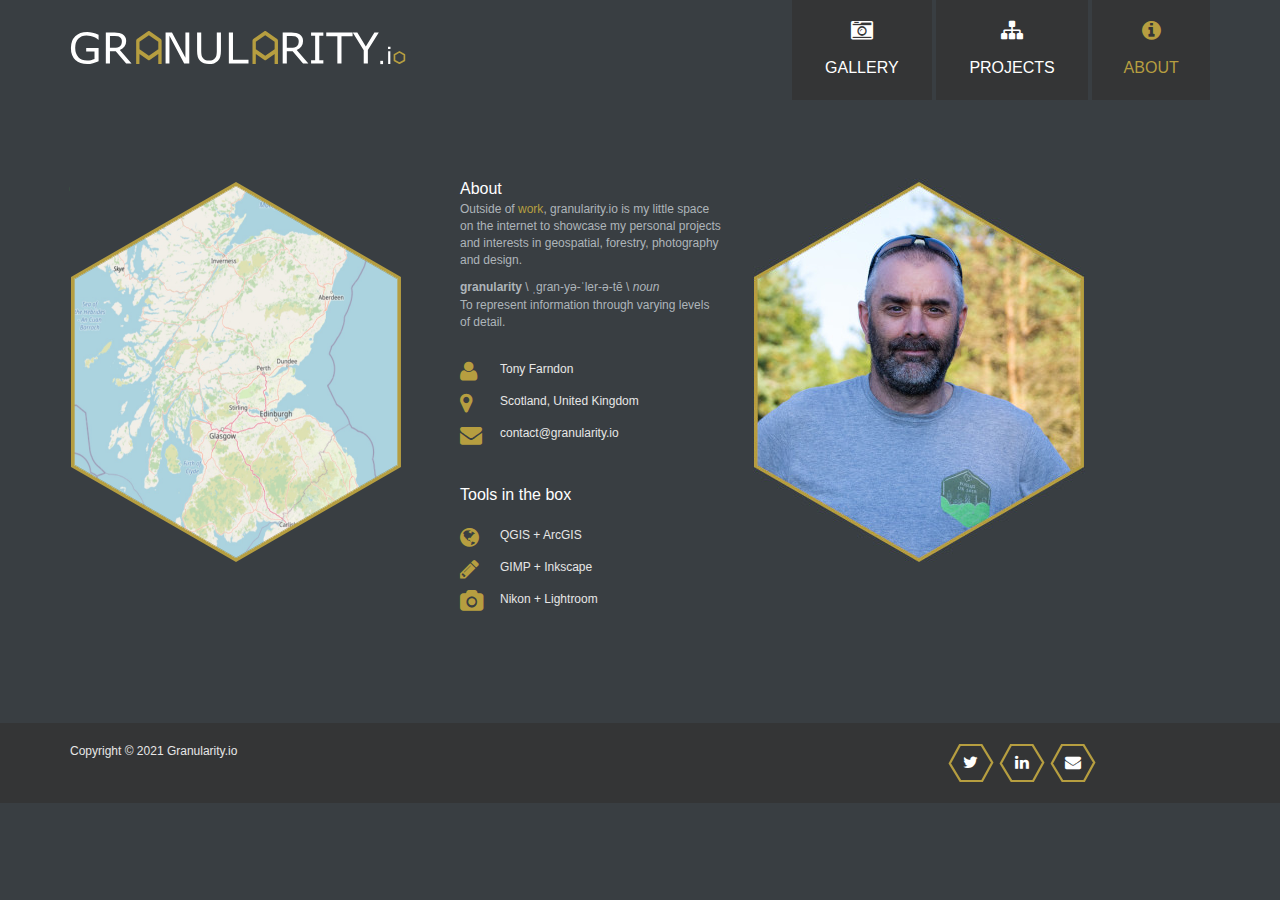
==== about.html @ cbd637c6 "next version" ====
<!DOCTYPE html>
  <head>
    <title>Granularity</title>
    <meta name="keywords" content="geospatial, forestry, photography, design" />
	<meta name="description" content="Personal projects and interests in geospatial, forestry, photography and design." />
    <!--
    Polygon Template
    https://templatemo.com/tm-400-polygon
    -->
    <meta charset="UTF-8">
    <meta name="viewport" content="width=device-width, initial-scale=1.0">

    <!-- Bootstrap -->
    <link href="css/bootstrap.min.css" rel="stylesheet">
    <link href="css/font-awesome.min.css" rel="stylesheet">
    <link rel="stylesheet" href="css/templatemo_misc.css">
    <link href="css/templatemo_style.css" rel="stylesheet">
    <link href='http://fonts.googleapis.com/css?family=Raleway:400,100,600' rel='stylesheet' type='text/css'>

    <link rel="apple-touch-icon" sizes="180x180" href="images/apple-touch-icon.png">
    <link rel="icon" type="image/png" sizes="32x32" href="images/favicon-32x32.png">
    <link rel="icon" type="image/png" sizes="16x16" href="images/favicon-16x16.png">
    <link rel="manifest" href="images/site.webmanifest">

    <script src="js/jquery-1.10.2.min.js"></script>
	<script src="js/jquery.lightbox.js"></script>
	<script src="js/templatemo_custom.js"></script>

  </head>
  <body>
  	<div class="site-header">
		<div class="main-navigation">
			<div class="responsive_menu">
				<ul>
					<li><a class="show-1 templatemo_home" href="/index.html"><span class="fa fa-camera-retro"></span> Gallery</a></li>
					<li><a class="show-2 templatemo_page2" href="/projects."><span class="fa fa-sitemap"></span> Projects</a></li>
					<!--li><a class="show-3 templatemo_page3" href="#">Services</a></li-->
					<li><a class="show-5 templatemo_page5" href="/about.html"><span class="fa fa-info-circle"></span>About</a></li>
				</ul>
			</div>
			<div class="container">
				<div class="row templatemo_gallerygap">
					<div class="col-md-12 responsive-menu">
						<a href="#" class="menu-toggle-btn">
				            <i class="fa fa-bars"></i>
				        </a>
					</div> <!-- /.col-md-12 -->
                    <div class="col-md-3 col-sm-12">
                    	<a href="/index.html"><img src="images/granularity.svg" width="340px" alt="Granularity Logo"></a>
                    </div>
					<div class="col-md-9 main_menu">
						<ul>
							<li><a class="show-1 templatemo_home " href="/index.html">
                            	<span class="fa fa-camera-retro"></span>
                                Gallery</a></li>
							<li><a class="show-2 templatemo_page2" href="/projects.html">
                            	<span class="fa fa-sitemap"></span>
                          		  Projects</a></li>
							<!--li><a class="show-3 templatemo_page3" href="#">
                            	<span class="fa fa-users"></span>
                            	Services</a></li-->
							<li><a class="show-5 templatemo_page5 active" href="/about.html">
                            	<span class="fa fa-info-circle"></span>
                                About</a></li>
						</ul>
					</div> <!-- /.col-md-12 -->
				</div> <!-- /.row -->
			</div> <!-- /.container -->
		</div> <!-- /.main-navigation -->
	</div> <!-- /.site-header -->
    <div id="menu-container">

    <!-- contact start -->
    <div class="content page contact" id="menu-5">
    <div class="container">
     	<div class="row">
        	<div class="col-md-4 col-sm-12">
            	<div class="templatemo_contactmap">
      <a href="images/map.jpg" data-rel="lightbox" class="fa fa-expand"><img src="images/map.jpg" alt="contact map"><img src="images/templatemo_contactiframe.png" alt="contact map"></a>
  </div>
                </div>
            <div class="col-md-3 col-sm-12 leftalign">
            	<div class="templatemo_contacttitle">About</div>
                <div class="clear"></div>
                <p>Outside of <a href="https://www.forestresearch.gov.uk">work</a>, granularity.io is my little space on the internet to showcase my personal projects and interests in geospatial, forestry, photography and design.</p>
                <p><b>granularity</b> \ ˌgran-​yə-​ˈler-​ə-​tē  \ <i>noun</i> <br/>To represent information through varying levels of detail.</p>
                <div class="templatemo_address">
                	<ul>
                	<li class="left fa fa-user"></li>
                    <li class="right">Tony Farndon</li>
                    <li class="clear"></li>
                    <li class="left fa fa-map-marker"></li>
                      <li class="right">Scotland, United Kingdom</li>
                      <li class="clear"></li>
                    <li class="left fa fa-envelope"></li>
                    <li class="right">contact@granularity.io</li>
                    </ul>
                </div>
                <div class="clear"><p>&nbsp;</p></div>
                <div class="templatemo_contacttitle">Tools in the box</div>
                  <div class="clear"></div>
                  <div class="templatemo_address">
                    <ul>
                    <li class="left fa fa-globe"></li>
                      <li class="right">QGIS + ArcGIS</li>
                      <li class="clear"></li>
                      <li class="left fa fa-pencil"></li>
                      <li class="right">GIMP + Inkscape</li>
                      <li class="clear"></li>
                    <li class="left fa fa-camera"></li>
                    <li class="right">Nikon + Lightroom</li>
                      </ul>
                  </div>
            </div>
            <div class="col-md-5 col-sm-12">
            	<img src="images/team/me.jpg">
            </div>
        </div>

    </div>
    </div>
    </div>
    <!-- contact end -->
    <!-- footer start -->
      <div class="templatemo_footer">
      	<div class="container">
      	<div class="row">
          	<div class="col-md-9 col-sm-12">
              	<span>Copyright &copy; 2021 Granularity.io </span>
              </div>
              <div class="col-md-3 col-sm-12 templatemo_rfooter">
                    <a href="https://twitter.com/spatialviews">
                      <div class="hex_footer">
  					 <span class="fa fa-twitter"></span>
  					</div>
                      </a>
                    <a href="https://uk.linkedin.com/in/farndon">
                   	<div class="hex_footer">
  					 <span class="fa fa-linkedin"></span>
  					</div>
                   </a>
                  <a href="mailto:contact@granularity.io">
                  	<div class="hex_footer">
  					 <span class="fa fa-envelope"></span>
  					</div>
                  </a>
              </div>
          </div>
          </div>
      </div>
      <!-- footer end -->
	<!-- templatemo 400 polygon -->
  </body>
</html>
---- css/templatemo_misc.css ----
#lightbox {
  cursor: pointer;
  position: fixed;
  width: 100%;
  height: 100%;
  top: 0;
  left: 0;
  background: black;
  /* IE Fallback (Solid Colour) */
  background: url([data-uri]);
  background: rgba(211, 211, 211, 0.7);
  -webkit-filter: none !important;
}

#lightbox img {
  display: block;
  position: absolute;
  box-shadow: 0 0 20px #000;
  border-radius: 1px;
}

body.blurred > * {
  -webkit-filter: blur(2px);
  -webkit-transform: translate3d(0, 0, 0);
}

.lightbox-loading {
  background: url(../images/loading.gif) center center no-repeat;
  width: 31px;
  height: 31px;
  margin: -16px 0 0 -16px;
  position: absolute;
  top: 48%;
  left: 50%;
}

.lightbox-caption {
  display: none;
  position: absolute;
  left: 0;
  bottom: 0;
  width: 100%;
  text-align: center;
  z-index: 1000;
  background: #000;
  background: rgba(0, 0, 0, 0.7);
}

.lightbox-caption p {
  margin: 0 auto;
  max-width: 70%;
  display: inline-block;
  *display: inline;
  *zoom: 1;
  padding: 10px;
  color: #fff;
  font-size: 12px;
  line-height: 18px;
}

.lightbox-button {
  position: absolute;
  z-index: 9999;
  background: no-repeat center center;
  width: 32px;
  height: 32px;
  opacity: 0.4;
  -webkit-transition: all 0.3s;
  -moz-transition: all 0.3s;
  -ms-transition: all 0.3s;
  transition: all 0.3s;
}

.lightbox-button:hover,
.lightbox-button:focus {
  opacity: 1;
  -webkit-transform: scale(1.4);
  -moz-transform: scale(1.4);
  -ms-transform: scale(1.4);
  transform: scale(1.4);
}

.lightbox-close {
  right: 30px;
  top: 30px;
  background-image: url("../images/close.png");
}

.lightbox-next {
  right: 30px;
  top: 48%;
  background-image: url("../images/next.png");
}

.lightbox-previous {
  left: 30px;
  top: 48%;
  background-image: url("../images/previous.png");
}

/***********************************************************************
*
*  Liquid Slider
*  Kevin Batdorf
*
*  http://liquidslider.com
*
*  GPL license 
*
************************************************************************/
/******************************************************
* No JavaScript
* Use this to apply styles when Javascript is disabled,
* and be sure to include the ".no-js" class in your html 
* markup.
*******************************************************/
.no-js .liquid-slider {
  overflow: scroll;
}

/******************************************************
* Preloader
* Use this to apply styles when Javascript is disabled,
* and be sure to include the ".no-js" class in your html 
* markup.
*******************************************************/
.ls-preloader {
  background: url(../images/loading.gif) #f2f2f2 no-repeat center 75px;
  opacity: 1;
  /* Do not edit below this line */
  width: 100%;
  height: 100%;
  position: absolute;
  top: 0;
  left: 0;
  z-index: 2;
}

/******************************************************************
* Base Styles 
* The styles here will apply to everything. I recommend you keep
* the styles in here specific to mobile defices, then use
* the media queries at the bottom to define further styles for larger
* screen-sizes. Think Mobile First. But be cautious of how
* your site will look in older IE browsers.
*
* Additional media queries are at the bottom of this document
******************************************************************/
.ls-wrapper {
  margin: 0 auto;
  /* Do not edit below this line */
  clear: both;
  overflow: auto;
  position: relative;
}

/******************************************************
* Main Container
* This is the main container (minus the navigation).
* Be sure to match the width with the .panel class, 
* or it won't work properly. Also, width only applies
* if you are not using the responsive setting.
*
* The responsive slider will interpret the width as the
* max width instead
*******************************************************/
.ls-wrapper .liquid-slider {
  /* Do not edit below this line */
  float: left;
  overflow: hidden;
  position: relative;
}

.ls-wrapper .panel-container {
  /* Do not edit below this line */
  position: relative;
  -webkit-backface-visibility: hidden;
  -webkit-perspective: 1000;
  /* from http://davidwalsh.name/translate3d */
}

.ls-wrapper .liquid-slider .panel-container .fade {
  /* Do not edit below this line */
  width: 100%;
  opacity: 0;
  position: absolute;
  top: 0;
  left: 0;
  display: block;
}

/******************************************************
* Panels
* This is for the panels. If you are using the 
* responsive setting, this will act as the max-width
* for the entire slider.
*******************************************************/
.ls-wrapper .liquid-slider .panel {
  /* Do not edit below this line */
  display: block;
  float: left;
}

/******************************************************
* These provide a base starting point for images and
* video. However, you will have to add more rules
* based on the content you use. Use the @media queries 
* at the bottom of this file.
*******************************************************/
.ls-wrapper .liquid-slider .panel img {
  /*
  width:100%;
  height:auto;  
  margin:0 5px;
  */
}

.ls-wrapper .liquid-slider .panel video {
  /*
  width:100%;  
  height:auto;
  */
}

/******************************************************
* This is mainly used to adjust the padding inside each 
* panel. If you are using the responsive setting, you
* need to use the settings below as this will not apply.
*******************************************************/
.ls-wrapper .liquid-slider .panel-wrapper {
  /* Do not edit below this line */
  position: relative;
}

/*****************************************************
* This will adjust styles for all navigation tabs
* less of course the select box used for mobile 
* navigation. The .current styles will apply only to 
* the current tab.
*
* You may use this section to create navigation for
* mobile devices if you set mobileNavigation: false
* Be sure to edit media queries for larger devices below
* I have included an example below in comments.
*
* .currentCrossLink refers to external crosslinking.
*******************************************************/
.ls-wrapper .ls-nav a {
  margin-right: 1px;
  padding: 10px 15px;
  outline: 0;
}

.ls-wrapper .ls-nav a:hover {
  text-shadow: none;
}

.currentCrossLink {
  font-weight: bold;
}

.ls-wrapper .ls-nav ul {
  padding: 0;
  /* Do not edit below this line */
  clear: both;
  display: block;
  margin: auto;
  overflow: hidden;
}

.ls-wrapper .ls-nav ul li {
  /* Do not edit below this line */
  display: inline;
}

.ls-wrapper .ls-nav ul li a {
  /* Do not edit below this line */
  display: block;
  float: left;
  text-decoration: none;
}

/*****************************************************
* Mobile Menu
* This will adjust styles for selectbox styles. I have
* included a simple example to create a custom select
* box.
*******************************************************/
.ls-wrapper .ls-nav {
  overflow: hidden;
  clear: both;
}

.ls-wrapper .ls-select-box {
  /* Delete these if you want the standard select box.
     Also delete the rules below */
  width: 100%;
  height: 35px;
  overflow: hidden;
  background: url(../images/menu.png) no-repeat right #dddddd;
}

.ls-wrapper .ls-select-box select {
  /* If you want the standard select box, use 
  width:100%
  And delete the rest of the styling here */
  width: 150%;
  -webkit-appearance: none;
  -moz-appearance: none;
  appearance: none;
  background: transparent;
  padding: 5px;
  font-size: 110%;
  border: none;
  height: 35px;
  cursor: pointer;
  outline: 0;
}

/******************************************************
* Arrows
* This section refers to both the non-graphical and 
* graphical navigation arrows. 
*
* Some settings will be overwritten when using the 
* responsive setting.
*******************************************************/
.ls-wrapper .ls-nav-left, .ls-wrapper .ls-nav-right {
  /* Do not edit below this line */
  float: left;
}

.ls-wrapper .ls-nav-left a, .ls-wrapper .ls-nav-right a {
  /* non-graphical arrows */
  padding: 5px;
  width: 100px;
  /* Do not edit below this line */
  display: block;
  text-align: center;
  text-decoration: none;
}

.ls-wrapper .ls-nav-left-arrow, .ls-wrapper .ls-nav-right-arrow {
  cursor: pointer;
  /* Do not edit below this line */
  float: left;
}

.ls-wrapper .ls-nav-left-arrow a, .ls-wrapper .ls-nav-right-arrow a {
  /* Do not edit below this line */
  display: block;
}

.ls-wrapper .ls-nav-left, .ls-wrapper .ls-nav-left-arrow {
  /* Do not edit below this line */
  clear: both;
}

.ls-wrapper .ls-nav-right-arrow {
  width: 25px;
  height: 25px;
  background: url(../images/arrow.png) no-repeat top right;
  margin-top: 50px;
  margin-right: 5px;
  /* Do not edit below this line */
  position: relative;
}

.ls-wrapper .ls-nav-left-arrow {
  width: 25px;
  height: 25px;
  background: url(../images/arrow.png) no-repeat top left;
  margin-top: 50px;
  margin-left: 5px;
  /* Do not edit below this line */
  position: relative;
}

.ls-wrapper .ls-nav-left-arrow:hover {
  /* Left graphical arrows hover */
  background: url(../images/arrow.png) no-repeat bottom left;
}

.ls-wrapper .ls-nav-left-arrow:active {
  /* Left graphical arrows click */
}

.ls-wrapper .ls-nav-right-arrow:hover {
  /* Right graphical arrows hover */
  background: url(../images/arrow.png) no-repeat bottom right;
}

.ls-wrapper .ls-nav-right-arrow:active {
  /* Right graphical arrows click */
}

.arrows .liquid-slider {
  /* Margin between slider and arrows */
  margin: 0 10px;
}

/******************************************************
* Responsive Styles
* Here are the main responsive styles. This mostly 
* covers the arrows, and most of the settings can be
* applied above.
*******************************************************/
.ls-responsive .liquid-slider {
  /* Do not edit below this line */
  width: 100%;
  margin: 0;
}

.ls-responsive .liquid-slider .panel .panel-wrapper {
  padding: 10px;
}

.ls-responsive .ls-nav-left {
  /* Left non-graphical arrows */
  /* Do not edit below this line */
  position: absolute;
  left: 0;
  z-index: 2;
}

.ls-responsive .ls-nav-left a {
  /* Left non-graphical arrows */
  background: #9A9A9A;
  width: 80px;
}

.ls-responsive .ls-nav-left a:hover {
  /* Left non-graphical hover */
  background: #747474;
}

.ls-responsive .ls-nav-right {
  /* Right non-graphical arrows */
  /* Do not edit below this line */
  position: absolute;
  right: 0;
  z-index: 2;
}

.ls-responsive .ls-nav-right a {
  /* Right non-graphical arrows */
  background: #9A9A9A;
  width: 80px;
}

.ls-responsive .ls-nav-right a:hover {
  /* Right non-graphical arrows hover */
  background: #747474;
}

.ls-responsive .ls-nav-left-arrow {
  /* Do not edit below this line */
  position: absolute;
  left: 0;
  z-index: 2;
}

.ls-responsive .ls-nav-right-arrow {
  /* Do not edit below this line */
  position: absolute;
  right: 0;
  z-index: 2;
}

/******************************************************************
* Larger Mobile Devices
* This is for devices like the Galaxy Note or something that's 
* larger than an iPhone but smaller than a tablet. 
******************************************************************/
@media only screen and (min-width: 481px) {
  .ls-wrapper .liquid-slider .panel img {
    /* Example */
    /*
    width:24%;
    margin:2px;
    */
  }
}
/******************************************************************
* Tablet & Smaller Laptops
* This will include tablets and some netbooks.
******************************************************************/
@media only screen and (min-width: 768px) {
  .ls-wrapper .liquid-slider .panel img {
    /* Example */
    /*
    width:24%;
    */
  }

  .ls-responsive .liquid-slider .panel .panel-wrapper {
    padding: 20px 35px;
  }
}
/******************************************************************
* DESKTOP 
* This is the average viewing window. So Desktops, Laptops, and 
* in general anyone not viewing on a mobile device. Here's where
* you can add resource intensive styles.
******************************************************************/
/******************************************************************
* LARGE VIEWING SIZE 
* This is for the larger monitors and possibly full screen viewers.
******************************************************************/
/******************************************************************
* RETINA (2x RESOLUTION DEVICES)
* This applies to the retina iPhone (4s) and iPad (2,3) along with 
* other displays with a 2x resolution. You can also create a media
* query for retina AND a certain size if you want. Go Nuts.
******************************************************************/
---- css/templatemo_style.css ----
/*

Polygon Template

https://templatemo.com/tm-400-polygon

*/

html, body {
	font-family: Tahoma, Arial;
	padding: 0px;
	margin: 0px;
	color: #e7e7e7;
	background: #393e42;
	font-size: 12px;
}

.blue {
	color: #0CF;
}

.green {
	color: #0F0;
}

a {
	color: #b69e40; outline: 0;
}

a:hover {
	text-decoration: none;
}

a:active, a:focus {
	color: #b69e40;
	border: none;
	text-decoration: none;
}

button:focus { border: none; outline:none; }

p {
	color: #aeb5ba;
}

h1, h2, h3, h4, h5, h6 {
	font-family: Tahoma, Arial;
	font-weight: 400;
}

h1	{	font-size: 1.5em;
	color: #ffffff;
	background: #343537;
	padding: 10px 8px;
	float: left;
	}

h2	{ font-size: 24px; color: #ffffff; }
h3 {  text-align: center; font-size: 16px; }
/*img {
  	max-width: 100%;
  	height: auto;
  	width:100%;
}*/
.clear	{ clear: both; }
.container-fluid{ margin:15px auto; }

/* Menu */
span.fa	{ width: 100%; text-align: center; }
.site-header .main-navigation ul {
  padding: 0;
  margin: 0;
  list-style: none;
  float: right;
}

.site-header .main-navigation {
  display: block;
  text-align: center;
  padding: 0px 0px;
}
.site-header .main-navigation ul li {
  display: inline-block;
  margin-left: 1px;
}
.site-header .main-navigation ul li:last-child {
  margin-right: 0px !important;
}
.site-header .main-navigation ul li a {
  padding: 20px 20px;
  display: inline-block;
  color: white;
  font-size: 16px;
  background: #343536;
  text-transform: uppercase;
}
.site-header .main-navigation ul li a.active {
  color: #b69e40;
  text-decoration: none;
}

.site-header .main-navigation ul li a:hover {
  color: #b69e40;
  text-decoration: none;
}

.site-header .templatemo_logo {
  margin-top: 60px;
  display: inline-block;
  font-size: 36px;
  font-weight: 700;
}

a.menu-toggle-btn {
  padding: 12px 0;
  display: block;
  color: white;
  font-size: 24px;
}

.responsive-menu {
  display: none;
  background: #343536;
}

.responsive_menu {
  display: none;
  background-color: #2a2a2a;
}
.responsive_menu ul li {
  display: block !important;
  margin: 0 !important;
  border-bottom: 1px solid #444444;
}
.responsive_menu ul li a {
  padding: 15px 0 !important;
  display: block !important;
}

.templatemorow	{ margin: 0px 30px; }
.templatemo_servicerow	{ margin: 0px; }
.blok	{ position: absolute; }
.hex	{ width: 20%; float: left; }
.hex-offset	{ margin-left: 10%; }
.hexagon2, .hexagonteam {
	position: absolute;
	width: 200px;
	height: 400px;
	top: -85px;
}
.hexagonteam {
	position: absolute;
	width: 200px;
	height: 350px;
	top: -85px;
}
.hexagon {
	overflow: hidden;
	visibility: hidden;

	-webkit-transform: rotate(120deg);
	-moz-transform: rotate(120deg);
	-o-transform: rotate(120deg);
	-ms-transform: rotate(120deg);
	transform: rotate(120deg);
	cursor: pointer;
}

.hexagon-in1 {
	overflow: hidden;
	width: 100%;
	height: 100%;

	-webkit-transform: rotate(-60deg);
	-moz-transform: rotate(-60deg);
	-o-transform: rotate(-60deg);
	-ms-transform: rotate(-60deg);
	transform: rotate(-60deg);
}

.hexagon-in2 {
	/*-webkit-box-shadow: inset 0 0 0 200px rgba(176, 218, 212, 0.48);
	box-shadow: inset 0 0 0 200px rgba(176, 218, 212, 0.48);*/
	overflow: hidden;
	width: 100%;
	height: 100%;
	background-repeat: no-repeat;
	background-position: 50%;

	-webkit-background-size: 125%;
	-moz-background-size: 125%;
	background-size: 125%;
	visibility: visible;

	-webkit-transform: rotate(-60deg);
	-moz-transform: rotate(-60deg);
	-o-transform: rotate(-60deg);
	-ms-transform: rotate(-60deg);
	transform: rotate(-60deg);

	-webkit-transition: all 0.5s ease;
	-moz-transition: all 0.5s ease;
	-o-transition: all 0.5s ease;
	-ms-transition: all 0.5s ease;
	transition: all 0.5s ease;
}

.hexagon-in2:hover {
	webkit-box-shadow: inset 0 0 0 200px rgba(36,36,36, 0.7);
	box-shadow: inset 0 0 0 200px rgba(36,36,36, 0.7);
}
.s_top	{ margin-top: 8%; }

.templatemo_hexteam .gallery-item .templatemo_overlay1 a {
    margin-top: 78%;
    background: none;
    border: none;
    position: static;
    display: inline-block;
    margin-left: 10px;
}

.smallhexagon {
	width: 40px;
	height: 46px;
	background: #b69e40;
	position: relative;
	background: url(../images/templatemo_teamhexa.png) no-repeat;
	margin-bottom: 10px;
}
.smallhexagon:before {
	position: absolute;
	left: 0;
	width: 0;
	height: 46px;

}
.smallhexagon:after {
	content: "";
	position: absolute;
	left: 0;
	width: 0;
	height: 46px;
}
.smallhexagon .fa { font-size: 16px; color: #ffffff; line-height: 46px; }
.templatemo_overlaytxt	{ margin-top: 105%; text-align: center; width: 100%; color: #fff}

.hexagon-a {
	margin-top: 63px;
	position: absolute;
	z-index: 300;
	margin-left: -65px;
}
.hexagon-a a {
  margin: 0 auto;
  width: 26%;
  display: block;
  position: relative;

}
.hexagon-a a.hlinktop:hover .hexa-a {
  background: #cfb652;
  color: #fff;
}

.hexagonservices {
	height: 160px;
	margin-top: 60px;
}
.hexagonservices a.hlinkbott {
  margin: 0 auto;
  display: block;
  min-width: 120px;
  position: relative;
}

.hexagonservices a.hlinkbott:hover .hexa {
  background: #b69e40;
}
.templatemo_servicetext	{ float: left; margin-top: 230px; }
.templatemo_hexservices	{ width: 20%; margin-top: -10%; }
.templatemo_hexservices p{ text-align: center; }

/* mid hexa */
.hexa-a {
  width: 100%;
  min-width: 110px;
  height: 0;
  padding-bottom: 57.7%;
  background: #393e42;
  position: absolute;
  color: #b69e40;
  font-family: Futura, "Trebuchet MS", Arial, sans-serif;
  font-size: 42px;
  -webkit-transition: all 0.2s ease-in-out;
  -webkit-transition-delay: 0s;
  -moz-transition: all 0.2s ease-in-out 0s;
  -o-transition: all 0.2s ease-in-out 0s;
  transition: all 0.2s ease-in-out 0s;
  border-radius: 0%;
}

.hexa-a:before, .hexa-a:after {
  content: "";
  display: block;
  width: inherit;
  height: inherit;
  padding: inherit;
  background: inherit;
  -webkit-transform: rotate(60deg);
  -moz-transform: rotate(60deg);
  -ms-transform: rotate(60deg);
  -o-transform: rotate(60deg);
  transform: rotate(60deg);
  z-index: 0;
  position: absolute;
  border-radius: inherit;
}

.hexa-a:after {
  -webkit-transform: rotate(-60deg);
  -moz-transform: rotate(-60deg);
  -ms-transform: rotate(-60deg);
  -o-transform: rotate(-60deg);
  transform: rotate(-60deg);
}

.hcontainer-a {
  position: absolute;
  left: 0;
  top: 0;
  height: 100%;
  width: 100%;
  z-index: 10;
}

.vertical-align-a {
  display: table;
  height: 100%;
  width: 100%;
}

.texts-a {
  display: table-cell;
  vertical-align: middle;
  text-align: center;
}

/* main Hexa */
.hexa {
  width: 100%;
  min-width: 120px;
  height: 0;
  padding-bottom: 57.7%;
  margin: 0;
  background: #b69e40;
  position: absolute;
  color: #FFF;
  font-family: Futura, "Trebuchet MS", Arial, sans-serif;
  font-size: 14px;
  -webkit-transition: all 0.2s ease-in-out;
  -webkit-transition-delay: 0s;
  -moz-transition: all 0.2s ease-in-out 0s;
  -o-transition: all 0.2s ease-in-out 0s;
  transition: all 0.2s ease-in-out 0s;
  border-radius: 0%;
}

.hexa:before, .hexa:after {
  content: "";
  display: block;
  width: inherit;
  height: inherit;
  padding: inherit;
  background: inherit;
  -webkit-transform: rotate(60deg);
  -moz-transform: rotate(60deg);
  -ms-transform: rotate(60deg);
  -o-transform: rotate(60deg);
  transform: rotate(60deg);
  z-index: 0;
  position: absolute;
  border-radius: inherit;
}

.hexa:after {
  -webkit-transform: rotate(-60deg);
  -moz-transform: rotate(-60deg);
  -ms-transform: rotate(-60deg);
  -o-transform: rotate(-60deg);
  transform: rotate(-60deg);
}


/* ---- Small Hexa ----*/
.hex_footer {
    width: 46px;
	height: 40px;
	position: relative;
    background: url(../images/templatemo_footerhexa.png) no-repeat;
}

 a:hover .hex_footer{ background: url(../images/templatemo_teamhexa_hover.png) no-repeat; }

.hex_footer span.fa{ color: #ffffff; font-size: 16px; line-height: 40px; }

/*------------------------------------------------------
	Gallery Styles
--------------------------------------------------------*/
.gallery-item {
  background-color: white;
  -webkit-box-shadow: inset 0 0 1px #666;
  -moz-box-shadow: inset 0 0 1px #666;
  margin-bottom: 30px;
  /*position: relative;*/
  overflow: hidden;
}
.gallery-item .content-gallery {
  text-align: center;
}
.gallery-item .content-gallery h3 {
  color: #b10021;
  font-size: 16px;
  font-weight: 300;
  margin-top: 5px;
  padding-bottom: 5px;
  display: inline-block;
}
.gallery-item img {
  width: 100%;
}
.gallery-item .overlay {
  position: absolute;
  top: 0;
  left: 0;
  width: 100%;
  min-width: 100%;
  min-height: 100%;
  height: 100%;
  display: block;
  -webkit-transition: all 50ms ease-in-out;
  -moz-transition: all 50ms ease-in-out;
  -ms-transition: all 50ms ease-in-out;
  -o-transition: all 50ms ease-in-out;
  transition: all 50ms ease-in-out;
}
.gallery-item .overlay a {
  color: #2a2a2a;
  width: 32px;
  height: 32px;
  background-color: #d3b850;
  -webkit-border-radius: 3px;
  -moz-border-radius: 3px;
  -ms-border-radius: 3px;
  border-radius: 3px;
  text-align: center;
  line-height: 32px;
  position: absolute;
  top: 50%;
  left: 50%;
  margin-top: -16px;
  margin-left: -16px;
}
.templatemo_gallerygap { margin-bottom: 13%; }
.templatemo_gallerygap img{ margin-top: 30px; }
.templatemo_gallerygap span.fa	{ font-size: 22px; margin-bottom: 15px; }
.templatemo_gallerytop	{ margin-top: 11%; }
.templatemo_loadmore	{
	margin: 0 auto;
	padding: 7px 0px;
	background: #b79e41;
	margin-top: 15%;
	text-align: center;
	font-size: 16px;
	width: 200px;
	margin-bottom:10%;
	}

.templatemo_loadmore button{
	border: none;
	background: #b79e41;
	color: #ffffff;
	text-transform: uppercase;
	width: 100%;
	}
.templatemo_contacttitle	{
	font-size: 16px;
	color: #ffffff; }
.templatemo_contactmap	{
	width: 332px;
	height: 388px;
	margin: 0 auto; }


.templatemo_contactmap img{
	position: absolute;
	top: 0px;
	left: 29px;
	}
.templatemo_address	ul{
	float: left;
	width: 100%;
	padding: 0;
	margin-top: 20px;
	}
.templatemo_address	ul li{ list-style: none; display: inline; padding: 0px; float: left; }
.templatemo_address	ul li.left{
	float: left;
	width: 40px;
	color: #b69e40;
	font-size: 22px;
}
.templatemo_address	ul li.rigth{
	float: left;
}

.templatemo_address	ul li.clear	{ height: 10px; width: 100%; }

.templatemo_form	{  width: 100%; }
.templatemo_form input{
	float: left;
	height: 34px;
	padding: 6px 12px;
	border-radius: 0px;
	background: #343536;
	border: 1px solid #4b5257;
	width: 100%;
	margin-top: 10px;
	color: #cccccc;
	}
.templatemo_form textarea{
	float: left;
	padding: 6px 12px;
	height: 130px;
	border-radius: 0px;
	background: #343536;
	border: 1px solid #4b5257;
	margin-top: 10px;
	color: #cccccc;
}
.templatemo_form button.btn-primary{
	float: left;
	width: 100%;
	line-height: 34px;
	text-align: center;
	color: #ffffff;
	border-radius: 0px;
	background: #b69e40;
	border: none;
	text-transform: uppercase;
	font-size: 14px;
	font-weight: 600;
	margin-top: 10px;
}
.templatemo_contactmap	{ width: 332px; height: 388px; float: left; }
.templatemo_contactmap img { position: absolute; width: 332px; height: 388px; top: 0px; left: 15px; }
#templatemo_map {
    width: 100%;
    height: 388px;
}

.templatemo_footer { background: #343536; padding: 20px 0px; width: 100%; margin-top: 100px; position: relative; bottom: 0; left: 0;}
.templatemo_footer .hex_footer	{float: left; margin-right: 5px; height: 40px; }

/* Smartphones (portrait and landscape) ----------- */
@media only screen
and (min-device-width : 320px)
and (max-width : 419px)	{
	.hex	{ width: 50%; float: left; }
	.templatemorow	{ margin: 0 5%; }
	.hexagon2
	{
	position: absolute;
	width: 110px;
	height: 128px;
	top: 0px;
	}
	.templatemo-hex-top1	{ margin-top: 300px; }
	.templatemo-hex-top2	{ margin-top: 100px; margin-left: 25%; }
	.templatemo-hex-top3	{ margin-top: 100px; }
	.templatemo_gallerytop	{ margin-top: 32%; }
	.templatemo_loadmore	{ margin-top: 53%; }
	.templatemo_servicetxt	{ margin-top: 230px; }
	.templatemo_servicecol2	{ margin-top: 10%; float: left; }
	.templatemo_contactmap	{ width: 250px; height: 292px; float: left; }
	.templatemo_contactmap img{ position: absolute; width: 250px; height: 292px; top: 0px; left: 15px; }
	#templatemo_map {
    width: 100%;
    height: 292px;
	}
	.blok	{ left: 13%; }
}

@media (min-width : 420px)
and (max-width : 559px)	{
	.hex	{ width: 50%; float: left; }
	.templatemorow	{ margin: 0; }
	.hexagon2
	{
	position: absolute;
	width: 150px;
	height: 175px;
	top: 0px;
	}
	.templatemo-hex-top1	{ margin-top: 300px; }
	.templatemo-hex-top2	{ margin-top: 130px; margin-left: 25%; }
	.templatemo-hex-top3		{ margin-top: 130px; }
	.templatemo_gallerytop	{ margin-top: 32%; }
	.templatemo_loadmore	{ margin-top: 50%; }
	.templatemo_servicetxt	{ margin-top: 230px; }
	.templatemo_servicecol2	{ margin-top: 7%; float: left; }
	.blok	{ left: 22%; }

}

@media(min-width:560px) and (max-width:767px)	{
	.hex	{ width: 50%; float: left; }
	.templatemorow	{ margin: 0 10%; }
	.hexagon2
	{
	position: absolute;
	width: 200px;
	height: 250px;
	top: 0px;
	}
	.templatemo-hex-top1	{ margin-top: 300px; }
	.templatemo-hex-top2	{ margin-top: 180px; margin-left: 25%; }
	.templatemo-hex-top3		{ margin-top: 180px; }
	.templatemo_gallerytop	{ margin-top: 33%; }
	.templatemo_loadmore	{ margin-top: 48%; }
	.templatemo_servicetxt	{ margin-top: 230px; }
	.templatemo_servicecol2	{ margin-top: 7%; float: left; }
	.blok	{ left: 33%; }

}
@media (max-width: 767px)	{
	.templatemo_footer .hex_footer	{ float: left; }
	.hexagon-a	{ margin-left: 5px; }
	.hexagon-a a	{ min-width: 190px; }
	.hexagonservices a.hlinkbott	{ width: 200px; }
	.templatemo_servicerow	{margin: -10% 30px 0px 30px; }
	.templatemo_hexservices	{ width: 100%; margin-top: 5%; float: left; }

}
@media(min-width:768px) and (max-width: 991px){
	.templatemorow	{ margin: 0 4%; }
	.hexagon2
	{
	position: absolute;
	width: 120px;
	height: 180px;
	top: -85px;
	}
	.templatemo-hex-top1	{ margin-top: 110px; }
	.templatemo_servicecol2	{ margin-top: 15%; float: left; }
	.s_top	{ margin-top: 14%; }
	.hexagon-a	{ margin-left: 5px; }
	.hexagon-a a	{ min-width: 190px; }
	.hexagonservices a.hlinkbott	{ width: 200px; }
	.templatemo_servicerow	{ margin: -10% 30px 0px 30px; }
	.templatemo_hexservices	{ width: 100%; margin-top: 5%; }
	.blok	{ left: 33%; }

	}
@media(min-width:768px) and (max-width: 860px){
	.templatemo_gallerytop	{ margin-top: 15%; }
}
@media(min-width:861px) and (max-width: 991px){
	.templatemo_gallerytop	{ margin-top: 14%; }
}
@media(min-width:992px){
	.templatemorow	{ margin: 0 7%; }
	.hexagon2
	{
	position: absolute;
	width: 150px;
	height: 250px;
	top: -85px;
	}
	.templatemo-hex-top1	{ margin-top: 140px; }

}
@media(min-width:992px) and (max-width: 1200px){
	.hexagon-a	{ margin-left: 5px; }
	.hexagon-a a	{ min-width: 140px; }
	.hexagonservices a.hlinkbott	{ width: 150px; }
	.templatemo_servicerow	{ margin: 0px 30px; }
	.templatemo_contactmap	{ width: 250px; height: 292px; float: left; }
	.templatemo_contactmap img{ position: absolute; width: 250px; height: 292px; top: 0px; left: 15px; }
	#templatemo_map {
   	 width: 100%;
    height: 292px;
	}
	}
@media(min-width:992px) and (max-width: 1390px){
	.templatemo_gallerytop	{ margin-top: 15%; }
	}
@media(min-width:1400px) and (max-width:1600px)	{
 	.templatemo_gallerytop	{ margin-top: 14%; }
 }

@media(min-width:1200px){
	.templatemorow	{ margin: 0px 30px; }
	.hexagon2 {
	position: absolute;
	width: 200px;
	height: 250px;
	top: -85px;
}
	.templatemo-hex-top1	{ margin-top: 180px; }
	.hexagon-a	{ left: 35%; }
	.hexagon-a a	{ min-width: 190px; }
	.hexagonservices a.hlinkbott	{ width: 200px; }
	.templatemo_servicerow	{ margin: 30px 30px; }
}

@media only screen and (max-width: 1000px) {
	.site-header .main-navigation ul {
 	 padding: 0;
 	 margin: 0;
  	list-style: none;
  	float: none;
	}

  .site-header .main-navigation {
    padding: 0;
  }
  .site-header .main-navigation .container {
    width: 100%;
  }

  .responsive-menu {
    display: block;
  }

  .main_menu {
    display: none;
  }

  .services #icons .icon-item span,
  .about #icons-about .icon-item span {
    display: none;
  }
  }

 @media	(max-width: 991px) {
	.templatemo_footer div.col-sm-12{ float: left; margin-top: 10px; width: 100%; }

 }
.page {margin-top: -70px}
.content { display: block; height: auto;}
.homepage	{ display: block; }
.leftalign	{ float: left; }
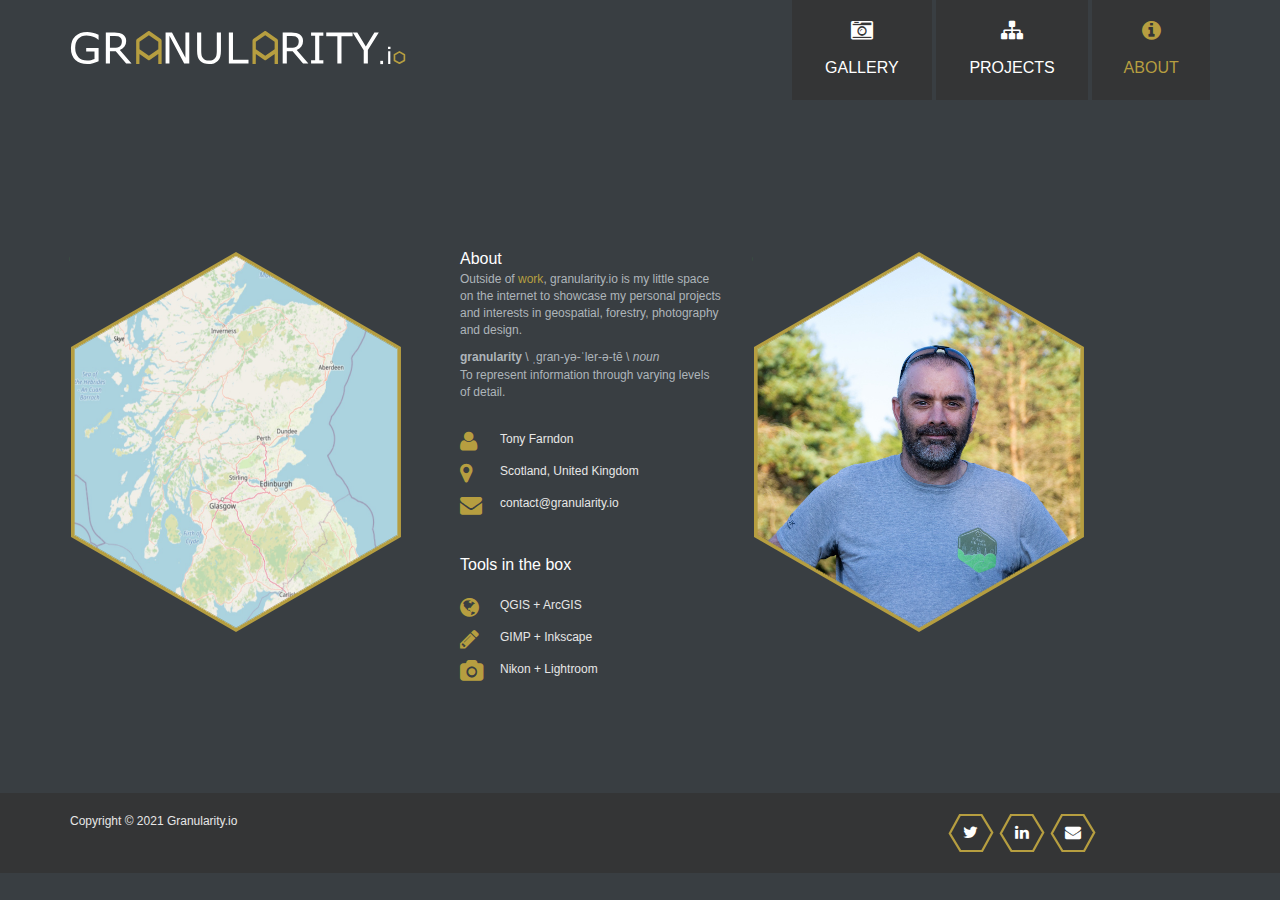
==== commit 3a2927d4: "About photo changes" ====
--- a/about.html
+++ b/about.html
@@ -33,7 +33,7 @@
 			<div class="responsive_menu">
 				<ul>
 					<li><a class="show-1 templatemo_home" href="/index.html"><span class="fa fa-camera-retro"></span> Gallery</a></li>
-					<li><a class="show-2 templatemo_page2" href="/projects."><span class="fa fa-sitemap"></span> Projects</a></li>
+					<li><a class="show-2 templatemo_page2" href="/projects.html"><span class="fa fa-sitemap"></span> Projects</a></li>
 					<!--li><a class="show-3 templatemo_page3" href="#">Services</a></li-->
 					<li><a class="show-5 templatemo_page5" href="/about.html"><span class="fa fa-info-circle"></span>About</a></li>
 				</ul>
@@ -76,9 +76,9 @@
      	<div class="row">
         	<div class="col-md-4 col-sm-12">
             	<div class="templatemo_contactmap">
-      <a href="images/map.jpg" data-rel="lightbox" class="fa fa-expand"><img src="images/map.jpg" alt="contact map"><img src="images/templatemo_contactiframe.png" alt="contact map"></a>
-  </div>
-                </div>
+                <a href="images/map.jpg" data-rel="lightbox" class="fa fa-expand"><img src="images/map.jpg" alt="contact map"><img src="images/templatemo_contactiframe.png" alt="contact map"></a>
+              </div>
+          </div>
             <div class="col-md-3 col-sm-12 leftalign">
             	<div class="templatemo_contacttitle">About</div>
                 <div class="clear"></div>
@@ -112,8 +112,10 @@
                       </ul>
                   </div>
             </div>
-            <div class="col-md-5 col-sm-12">
-            	<img src="images/team/me.jpg">
+            <div class="col-md-4 col-sm-12">
+              	<div class="templatemo_contactmap">
+                  <a href="images/team/me.jpg" data-rel="lightbox" class="fa fa-expand"><img src="images/team/me.jpg" alt="contact map"><img src="images/templatemo_contactiframe.png" alt="contact"></a>
+                </div>
             </div>
         </div>
 
--- a/css/templatemo_style.css
+++ b/css/templatemo_style.css
@@ -747,7 +747,7 @@
 	.templatemo_footer div.col-sm-12{ float: left; margin-top: 10px; width: 100%; }
 
  }
-.page {margin-top: -70px}
+.page {margin-top: 0px}
 .content { display: block; height: auto;}
 .homepage	{ display: block; }
 .leftalign	{ float: left; }
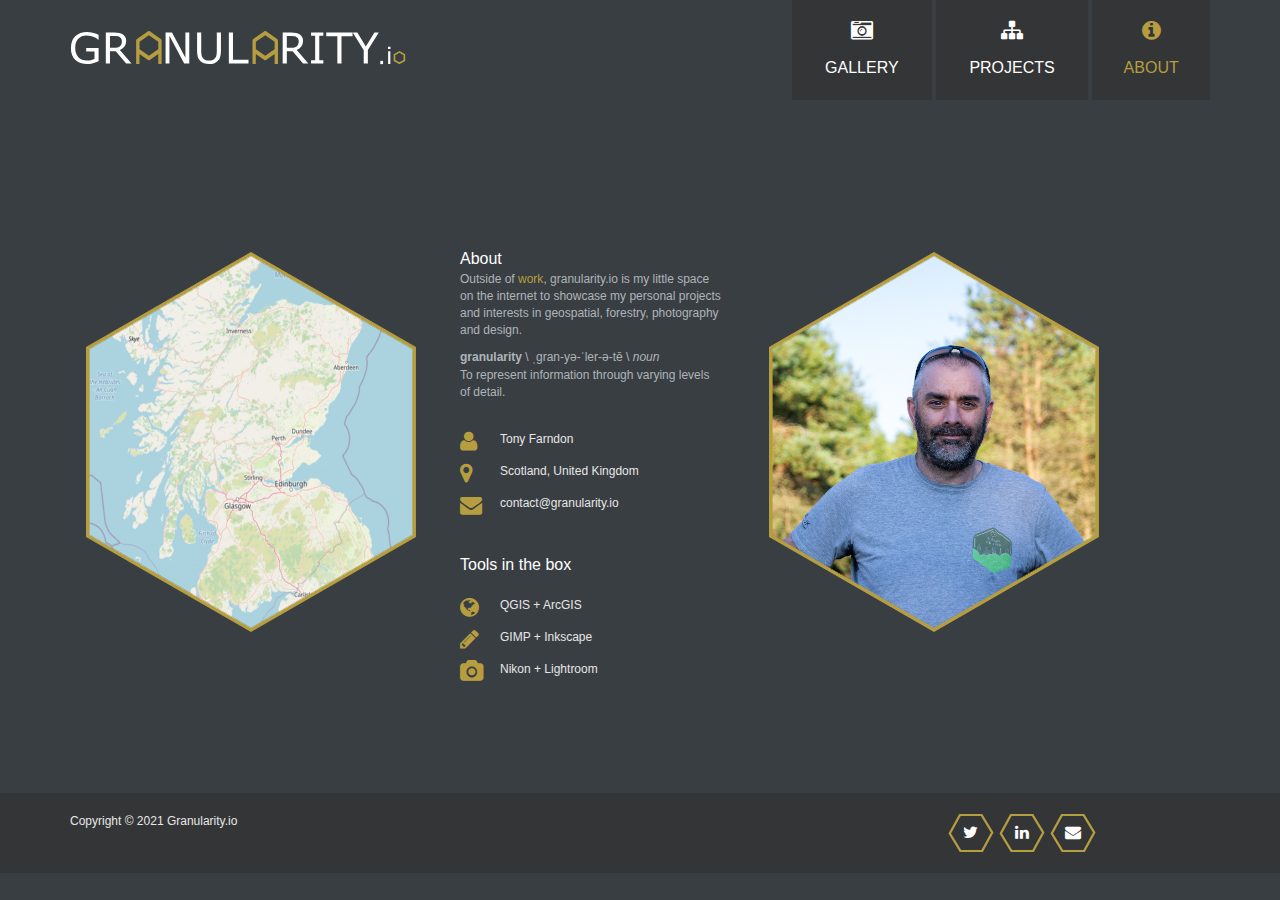
==== commit 61464711: "fixed map div float" ====
--- a/about.html
+++ b/about.html
@@ -76,7 +76,7 @@
      	<div class="row">
         	<div class="col-md-4 col-sm-12">
             	<div class="templatemo_contactmap">
-                <a href="images/map.jpg" data-rel="lightbox" class="fa fa-expand"><img src="images/map.jpg" alt="contact map"><img src="images/templatemo_contactiframe.png" alt="contact map"></a>
+                <a href="images/map.jpg" data-rel="lightbox" class=""><img src="images/map.jpg" alt="contact map"><img src="images/templatemo_contactiframe.png" alt="contact map"></a>
               </div>
           </div>
             <div class="col-md-3 col-sm-12 leftalign">
@@ -112,9 +112,9 @@
                       </ul>
                   </div>
             </div>
-            <div class="col-md-4 col-sm-12">
+            <div class="col-md-3 col-sm-12">
               	<div class="templatemo_contactmap">
-                  <a href="images/team/me.jpg" data-rel="lightbox" class="fa fa-expand"><img src="images/team/me.jpg" alt="contact map"><img src="images/templatemo_contactiframe.png" alt="contact"></a>
+                  <a href="images/team/me.jpg" data-rel="lightbox" class=""><img src="images/team/me.jpg" alt="contact map"><img src="images/templatemo_contactiframe.png" alt="contact"></a>
                 </div>
             </div>
         </div>
--- a/css/templatemo_style.css
+++ b/css/templatemo_style.css
@@ -552,7 +552,7 @@
 	font-weight: 600;
 	margin-top: 10px;
 }
-.templatemo_contactmap	{ width: 332px; height: 388px; float: left; }
+.templatemo_contactmap	{position: relative; width: 332px; height: 388px; float: left; }
 .templatemo_contactmap img { position: absolute; width: 332px; height: 388px; top: 0px; left: 15px; }
 #templatemo_map {
     width: 100%;
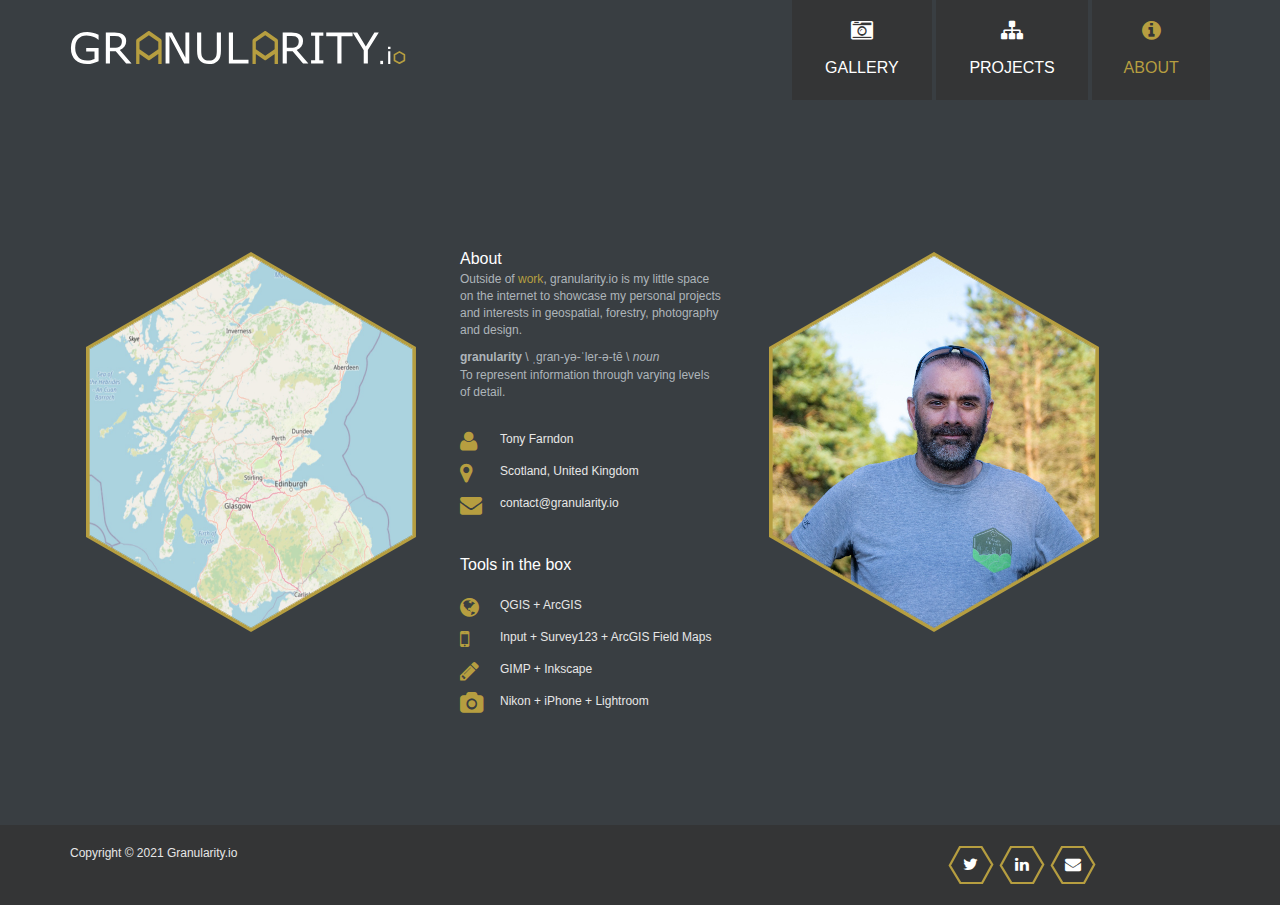
==== commit c3c249b1: "tweaks" ====
--- a/about.html
+++ b/about.html
@@ -2,7 +2,7 @@
   <head>
     <title>Granularity</title>
     <meta name="keywords" content="geospatial, forestry, photography, design" />
-	<meta name="description" content="Personal projects and interests in geospatial, forestry, photography and design." />
+	<meta name="description" content="Geospatial, forestry, photography and design." />
     <!--
     Polygon Template
     https://templatemo.com/tm-400-polygon
@@ -104,11 +104,14 @@
                     <li class="left fa fa-globe"></li>
                       <li class="right">QGIS + ArcGIS</li>
                       <li class="clear"></li>
+                      <li class="left fa fa-mobile"></li>
+                      <li class="right">Input + Survey123 + ArcGIS Field Maps</li>
+                      <li class="clear"></li>
                       <li class="left fa fa-pencil"></li>
                       <li class="right">GIMP + Inkscape</li>
                       <li class="clear"></li>
                     <li class="left fa fa-camera"></li>
-                    <li class="right">Nikon + Lightroom</li>
+                    <li class="right">Nikon + iPhone + Lightroom</li>
                       </ul>
                   </div>
             </div>
--- a/css/templatemo_style.css
+++ b/css/templatemo_style.css
@@ -430,6 +430,8 @@
   width: 100%;
 }
 .gallery-item .overlay {
+	color: #fff;
+	text-align: center;
   position: absolute;
   top: 0;
   left: 0;
@@ -456,11 +458,20 @@
   text-align: center;
   line-height: 32px;
   position: absolute;
-  top: 50%;
+  top: 40%;
   left: 50%;
   margin-top: -16px;
   margin-left: -16px;
 }
+.gallery-item .overlay div {
+	position: absolute;
+	text-align: center;
+	color: #fff;
+  top: 50%;
+  left: 10%;
+	width: 75%;
+}
+
 .templatemo_gallerygap { margin-bottom: 13%; }
 .templatemo_gallerygap img{ margin-top: 30px; }
 .templatemo_gallerygap span.fa	{ font-size: 22px; margin-bottom: 15px; }
